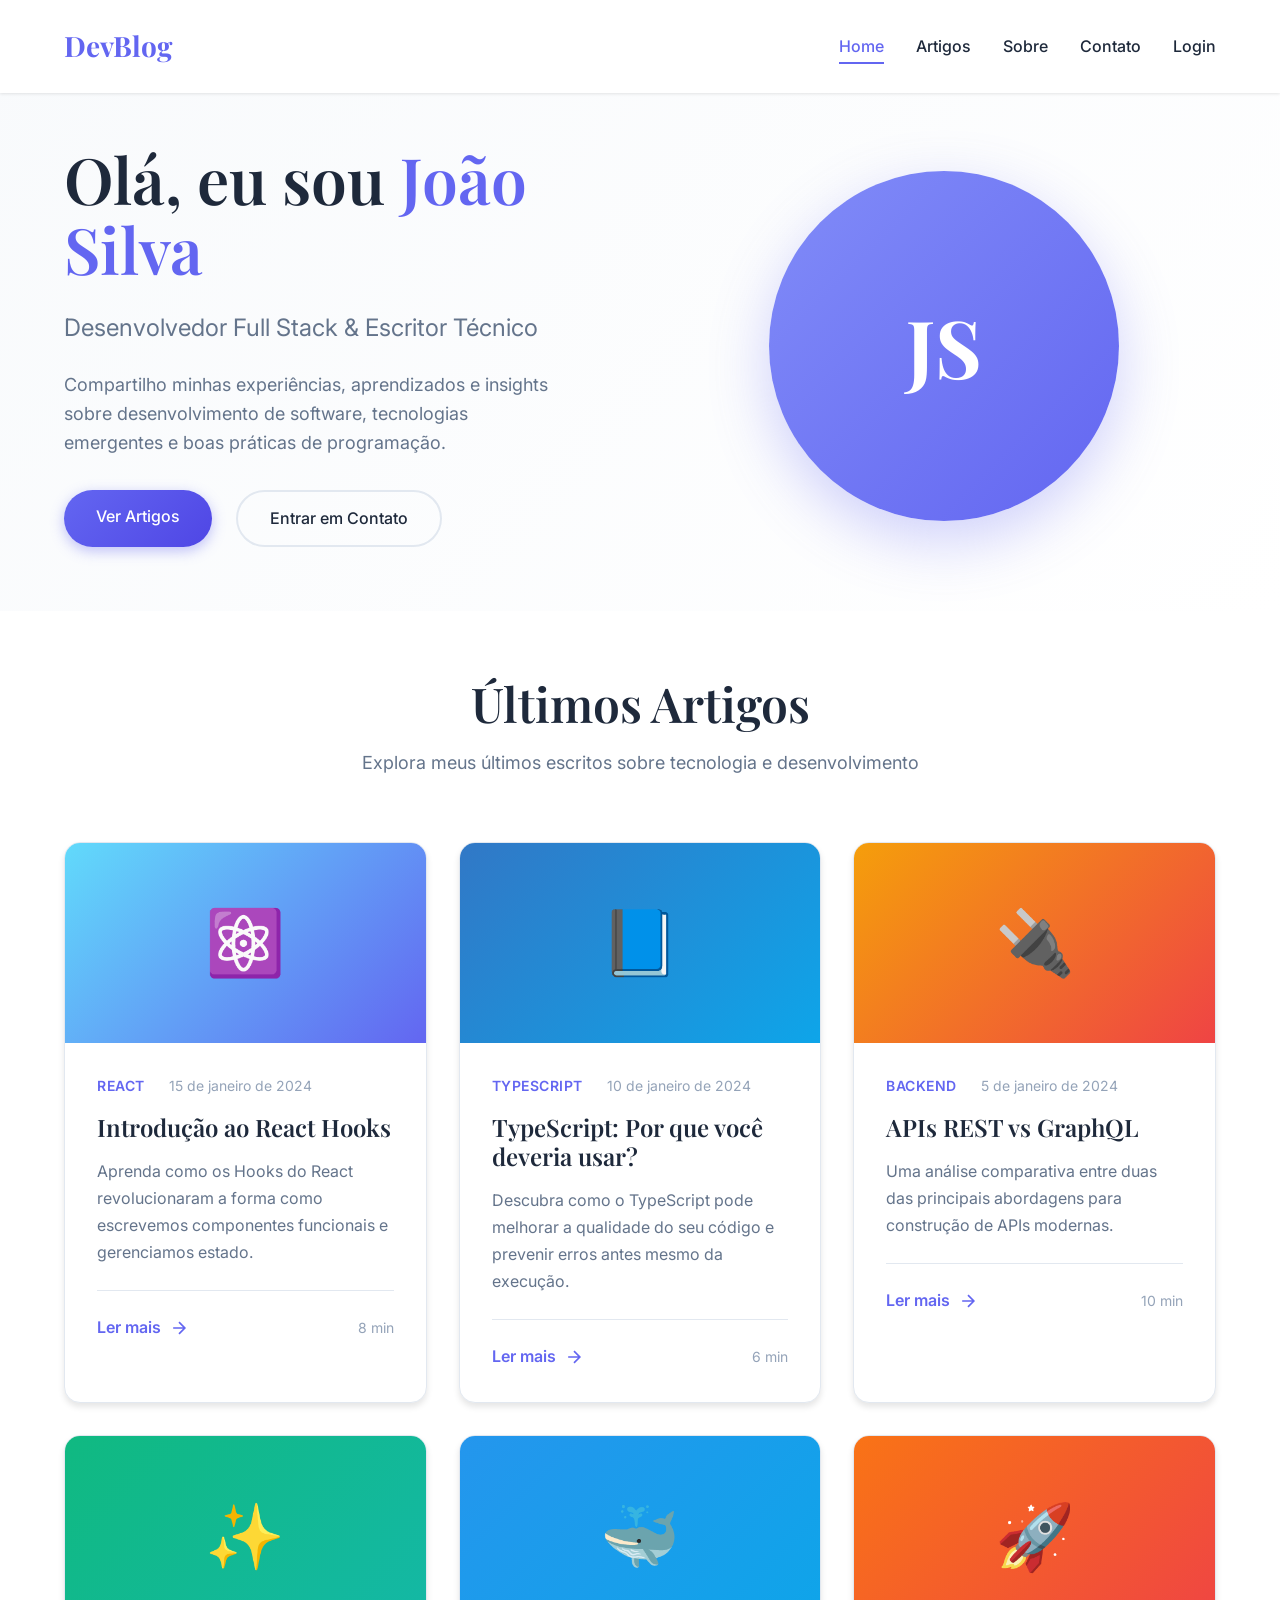
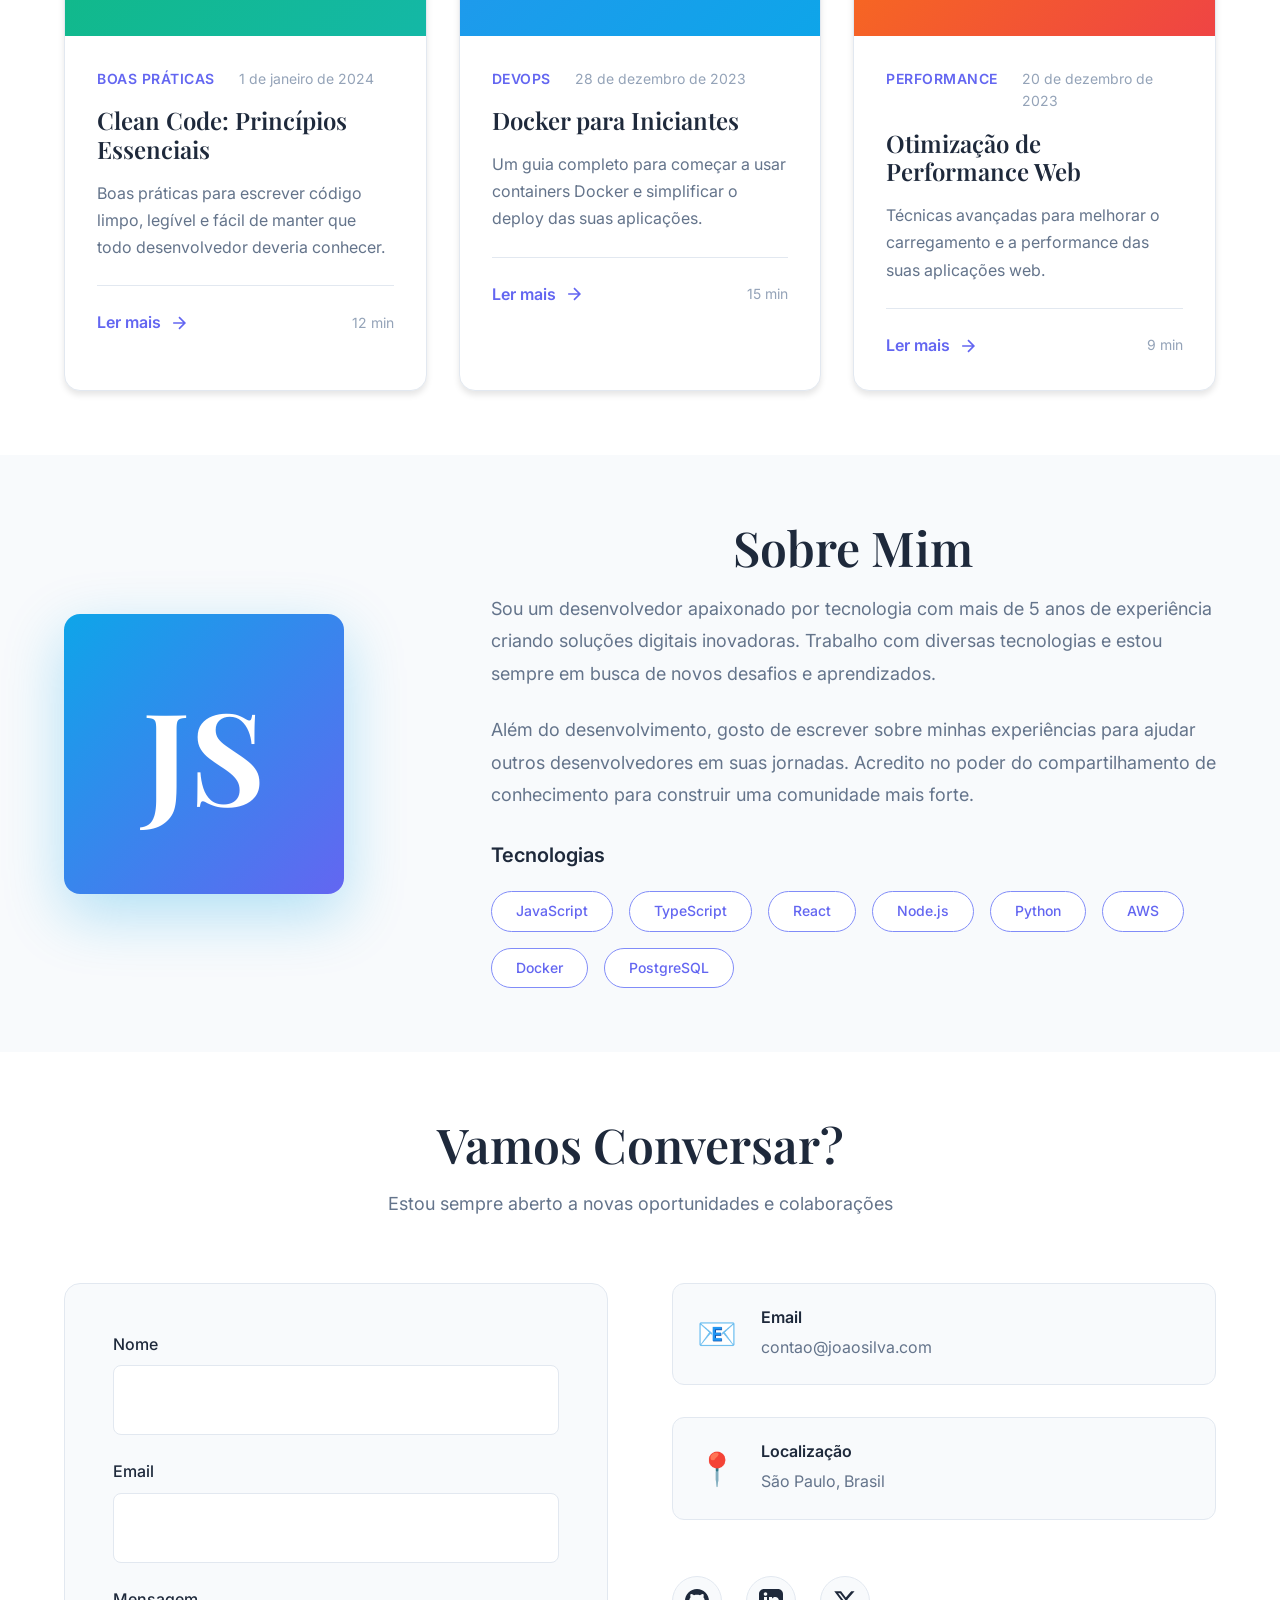
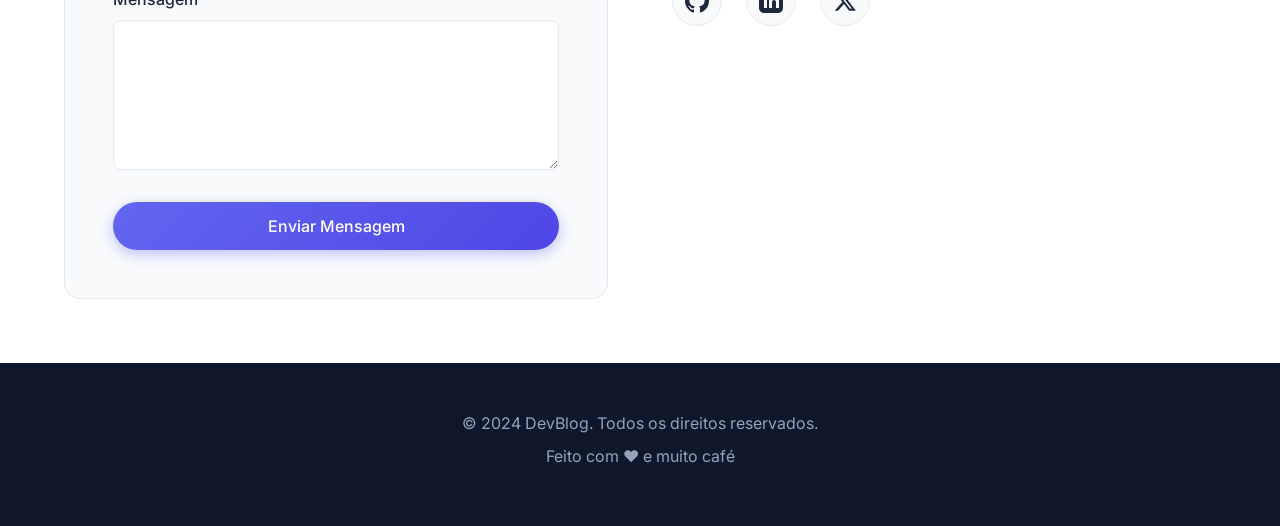
==== blog-site/index.html @ b5ebe3d1 "Add login page and dashboard functionality - Added comprehensive login page with form validation, pa" ====
<!DOCTYPE html>
<html lang="pt-BR">
<head>
    <meta charset="UTF-8">
    <meta name="viewport" content="width=device-width, initial-scale=1.0">
    <title>Meu Blog | Portfolio Pessoal</title>
    <link rel="stylesheet" href="css/style.css">
    <link rel="preconnect" href="https://fonts.googleapis.com">
    <link rel="preconnect" href="https://fonts.gstatic.com" crossorigin>
    <link href="https://fonts.googleapis.com/css2?family=Inter:wght@300;400;500;600;700&family=Playfair+Display:wght@400;500;600;700&display=swap" rel="stylesheet">
</head>
<body>
    <!-- Header -->
    <header class="header">
        <nav class="nav container">
            <a href="index.html" class="logo">
                <span class="logo-text">DevBlog</span>
            </a>
            <ul class="nav-menu" id="navMenu">
                <li><a href="index.html" class="nav-link active">Home</a></li>
                <li><a href="#articles" class="nav-link">Artigos</a></li>
                <li><a href="#about" class="nav-link">Sobre</a></li>
                <li><a href="#contact" class="nav-link">Contato</a></li>
                <li><a href="login.html" class="nav-link">Login</a></li>
            </ul>
            <button class="nav-toggle" id="navToggle" aria-label="Toggle menu">
                <span></span>
                <span></span>
                <span></span>
            </button>
        </nav>
    </header>

    <!-- Hero Section -->
    <section class="hero">
        <div class="container hero-content">
            <div class="hero-text">
                <h1 class="hero-title">Olá, eu sou <span class="highlight">João Silva</span></h1>
                <p class="hero-subtitle">Desenvolvedor Full Stack & Escritor Técnico</p>
                <p class="hero-description">
                    Compartilho minhas experiências, aprendizados e insights sobre desenvolvimento de software, 
                    tecnologias emergentes e boas práticas de programação.
                </p>
                <div class="hero-buttons">
                    <a href="#articles" class="btn btn-primary">Ver Artigos</a>
                    <a href="#contact" class="btn btn-secondary">Entrar em Contato</a>
                </div>
            </div>
            <div class="hero-image">
                <div class="hero-avatar">
                    <div class="avatar-placeholder">JS</div>
                </div>
            </div>
        </div>
    </section>

    <!-- Articles Section -->
    <section class="articles" id="articles">
        <div class="container">
            <h2 class="section-title">Últimos Artigos</h2>
            <p class="section-subtitle">Explora meus últimos escritos sobre tecnologia e desenvolvimento</p>
            
            <div class="articles-grid" id="articlesGrid">
                <!-- Articles will be loaded dynamically -->
            </div>
        </div>
    </section>

    <!-- About Section -->
    <section class="about" id="about">
        <div class="container about-content">
            <div class="about-image">
                <div class="about-avatar">
                    <div class="avatar-placeholder large">JS</div>
                </div>
            </div>
            <div class="about-text">
                <h2 class="section-title">Sobre Mim</h2>
                <p>
                    Sou um desenvolvedor apaixonado por tecnologia com mais de 5 anos de experiência 
                    criando soluções digitais inovadoras. Trabalho com diversas tecnologias e estou 
                    sempre em busca de novos desafios e aprendizados.
                </p>
                <p>
                    Além do desenvolvimento, gosto de escrever sobre minhas experiências para ajudar 
                    outros desenvolvedores em suas jornadas. Acredito no poder do compartilhamento 
                    de conhecimento para construir uma comunidade mais forte.
                </p>
                <div class="skills">
                    <h3>Tecnologias</h3>
                    <div class="skills-list">
                        <span class="skill-tag">JavaScript</span>
                        <span class="skill-tag">TypeScript</span>
                        <span class="skill-tag">React</span>
                        <span class="skill-tag">Node.js</span>
                        <span class="skill-tag">Python</span>
                        <span class="skill-tag">AWS</span>
                        <span class="skill-tag">Docker</span>
                        <span class="skill-tag">PostgreSQL</span>
                    </div>
                </div>
            </div>
        </div>
    </section>

    <!-- Contact Section -->
    <section class="contact" id="contact">
        <div class="container">
            <h2 class="section-title">Vamos Conversar?</h2>
            <p class="section-subtitle">Estou sempre aberto a novas oportunidades e colaborações</p>
            
            <div class="contact-content">
                <form class="contact-form" id="contactForm">
                    <div class="form-group">
                        <label for="name">Nome</label>
                        <input type="text" id="name" name="name" required>
                    </div>
                    <div class="form-group">
                        <label for="email">Email</label>
                        <input type="email" id="email" name="email" required>
                    </div>
                    <div class="form-group">
                        <label for="message">Mensagem</label>
                        <textarea id="message" name="message" rows="5" required></textarea>
                    </div>
                    <button type="submit" class="btn btn-primary btn-full">Enviar Mensagem</button>
                </form>
                
                <div class="contact-info">
                    <div class="contact-item">
                        <div class="contact-icon">📧</div>
                        <div>
                            <h4>Email</h4>
                            <p>contao@joaosilva.com</p>
                        </div>
                    </div>
                    <div class="contact-item">
                        <div class="contact-icon">📍</div>
                        <div>
                            <h4>Localização</h4>
                            <p>São Paulo, Brasil</p>
                        </div>
                    </div>
                    <div class="social-links">
                        <a href="#" class="social-link" aria-label="GitHub">
                            <svg width="24" height="24" viewBox="0 0 24 24" fill="currentColor">
                                <path d="M12 0c-6.626 0-12 5.373-12 12 0 5.302 3.438 9.8 8.207 11.387.599.111.793-.261.793-.577v-2.234c-3.338.726-4.033-1.416-4.033-1.416-.546-1.387-1.333-1.756-1.333-1.756-1.089-.745.083-.729.083-.729 1.205.084 1.839 1.237 1.839 1.237 1.07 1.834 2.807 1.304 3.492.997.107-.775.418-1.305.762-1.604-2.665-.305-5.467-1.334-5.467-5.931 0-1.311.469-2.381 1.236-3.221-.240-.601-.540-1.524.118-3.176 0 0 1.008-.322 3.301 1.23.957-.266 1.983-.399 3.003-.404 1.02.005 2.047.138 3.006.404 2.291-1.552 3.297-1.23 3.297-1.23.659 1.653.358 2.575.119 3.176.77.84 1.235 1.911 1.235 3.221 0 4.609-2.807 5.624-5.479 5.921.43.372.823 1.102.823 2.222v3.293c0 .319.192.694.801.576 4.765-1.589 8.199-6.086 8.199-11.386 0-6.627-5.373-12-12-12z"/>
                            </svg>
                        </a>
                        <a href="#" class="social-link" aria-label="LinkedIn">
                            <svg width="24" height="24" viewBox="0 0 24 24" fill="currentColor">
                                <path d="M19 0h-14c-2.761 0-5 2.239-5 5v14c0 2.761 2.239 5 5 5h14c2.762 0 5-2.239 5-5v-14c0-2.761-2.238-5-5-5zm-11 19h-3v-11h3v11zm-1.5-12.268c-.966 0-1.75-.79-1.75-1.764s.784-1.764 1.75-1.764 1.75.79 1.75 1.764-.783 1.764-1.75 1.764zm13.5 12.268h-3v-5.604c0-3.368-4-3.113-4 0v5.604h-3v-11h3v1.765c1.396-2.586 7-2.777 7 2.476v6.759z"/>
                            </svg>
                        </a>
                        <a href="#" class="social-link" aria-label="Twitter">
                            <svg width="24" height="24" viewBox="0 0 24 24" fill="currentColor">
                                <path d="M18.244 2.25h3.308l-7.227 8.26 8.502 11.24H16.17l-5.214-6.817L4.99 21.75H1.68l7.73-8.835L1.254 2.25H8.08l4.713 6.231zm-1.161 17.52h1.833L7.084 4.126H5.117z"/>
                            </svg>
                        </a>
                    </div>
                </div>
            </div>
        </div>
    </section>

    <!-- Footer -->
    <footer class="footer">
        <div class="container">
            <div class="footer-content">
                <p>&copy; 2024 DevBlog. Todos os direitos reservados.</p>
                <p>Feito com ❤️ e muito café</p>
            </div>
        </div>
    </footer>

    <script src="js/main.js"></script>
</body>
</html>
---- blog-site/css/style.css ----
/* ===================================
   CSS Variables & Reset
=================================== */
:root {
    --color-primary: #6366f1;
    --color-primary-dark: #4f46e5;
    --color-primary-light: #818cf8;
    --color-secondary: #0ea5e9;
    --color-accent: #f59e0b;
    
    --color-bg: #ffffff;
    --color-bg-alt: #f8fafc;
    --color-bg-dark: #0f172a;
    
    --color-text: #1e293b;
    --color-text-light: #64748b;
    --color-text-muted: #94a3b8;
    
    --color-border: #e2e8f0;
    --color-shadow: rgba(0, 0, 0, 0.1);
    
    --font-primary: 'Inter', -apple-system, BlinkMacSystemFont, 'Segoe UI', sans-serif;
    --font-display: 'Playfair Display', Georgia, serif;
    
    --spacing-xs: 0.5rem;
    --spacing-sm: 1rem;
    --spacing-md: 1.5rem;
    --spacing-lg: 2rem;
    --spacing-xl: 3rem;
    --spacing-2xl: 4rem;
    
    --radius-sm: 0.375rem;
    --radius-md: 0.5rem;
    --radius-lg: 0.75rem;
    --radius-xl: 1rem;
    --radius-full: 9999px;
    
    --transition: all 0.3s ease;
}

* {
    margin: 0;
    padding: 0;
    box-sizing: border-box;
}

html {
    scroll-behavior: smooth;
}

body {
    font-family: var(--font-primary);
    color: var(--color-text);
    background-color: var(--color-bg);
    line-height: 1.6;
    overflow-x: hidden;
}

.container {
    max-width: 1200px;
    margin: 0 auto;
    padding: 0 var(--spacing-md);
}

img {
    max-width: 100%;
    height: auto;
    display: block;
}

a {
    text-decoration: none;
    color: inherit;
    transition: var(--transition);
}

ul {
    list-style: none;
}

button {
    font-family: inherit;
    cursor: pointer;
    border: none;
    background: none;
}

/* ===================================
   Typography
=================================== */
h1, h2, h3, h4, h5, h6 {
    font-weight: 600;
    line-height: 1.2;
}

.section-title {
    font-family: var(--font-display);
    font-size: clamp(2rem, 5vw, 3rem);
    color: var(--color-text);
    margin-bottom: var(--spacing-sm);
    text-align: center;
}

.section-subtitle {
    font-size: 1.125rem;
    color: var(--color-text-light);
    text-align: center;
    max-width: 600px;
    margin: 0 auto var(--spacing-2xl);
}

.highlight {
    color: var(--color-primary);
    position: relative;
}

/* ===================================
   Buttons
=================================== */
.btn {
    display: inline-block;
    padding: 0.875rem 2rem;
    border-radius: var(--radius-full);
    font-weight: 500;
    font-size: 1rem;
    transition: var(--transition);
    text-align: center;
}

.btn-primary {
    background: linear-gradient(135deg, var(--color-primary), var(--color-primary-dark));
    color: white;
    box-shadow: 0 4px 14px rgba(99, 102, 241, 0.4);
}

.btn-primary:hover {
    transform: translateY(-2px);
    box-shadow: 0 6px 20px rgba(99, 102, 241, 0.5);
}

.btn-secondary {
    background: transparent;
    color: var(--color-text);
    border: 2px solid var(--color-border);
}

.btn-secondary:hover {
    border-color: var(--color-primary);
    color: var(--color-primary);
}

.btn-full {
    width: 100%;
}

/* ===================================
   Header & Navigation
=================================== */
.header {
    position: fixed;
    top: 0;
    left: 0;
    width: 100%;
    background: rgba(255, 255, 255, 0.95);
    backdrop-filter: blur(10px);
    z-index: 1000;
    box-shadow: 0 1px 3px var(--color-shadow);
}

.nav {
    display: flex;
    justify-content: space-between;
    align-items: center;
    padding: var(--spacing-md) var(--spacing-md);
    max-width: 1200px;
    margin: 0 auto;
}

.logo-text {
    font-family: var(--font-display);
    font-size: 1.75rem;
    font-weight: 700;
    color: var(--color-primary);
}

.nav-menu {
    display: flex;
    gap: var(--spacing-lg);
}

.nav-link {
    font-weight: 500;
    color: var(--color-text);
    position: relative;
    padding: var(--spacing-xs) 0;
}

.nav-link::after {
    content: '';
    position: absolute;
    bottom: 0;
    left: 0;
    width: 0;
    height: 2px;
    background: var(--color-primary);
    transition: var(--transition);
}

.nav-link:hover::after,
.nav-link.active::after {
    width: 100%;
}

.nav-link:hover,
.nav-link.active {
    color: var(--color-primary);
}

.nav-toggle {
    display: none;
    flex-direction: column;
    gap: 5px;
    padding: var(--spacing-xs);
}

.nav-toggle span {
    width: 25px;
    height: 3px;
    background: var(--color-text);
    border-radius: var(--radius-full);
    transition: var(--transition);
}

/* Mobile Menu */
@media (max-width: 768px) {
    .nav-toggle {
        display: flex;
    }

    .nav-menu {
        position: fixed;
        top: 70px;
        left: -100%;
        width: 100%;
        background: var(--color-bg);
        flex-direction: column;
        padding: var(--spacing-lg);
        gap: var(--spacing-md);
        box-shadow: 0 4px 6px var(--color-shadow);
        transition: var(--transition);
    }

    .nav-menu.active {
        left: 0;
    }

    .nav-link {
        display: block;
        padding: var(--spacing-sm);
    }
}

/* ===================================
   Hero Section
=================================== */
.hero {
    padding: calc(80px + var(--spacing-2xl)) 0 var(--spacing-2xl);
    background: linear-gradient(135deg, var(--color-bg-alt) 0%, var(--color-bg) 100%);
}

.hero-content {
    display: grid;
    grid-template-columns: 1fr 1fr;
    gap: var(--spacing-2xl);
    align-items: center;
}

.hero-title {
    font-family: var(--font-display);
    font-size: clamp(2.5rem, 6vw, 4rem);
    margin-bottom: var(--spacing-md);
    line-height: 1.1;
}

.hero-subtitle {
    font-size: 1.5rem;
    color: var(--color-text-light);
    margin-bottom: var(--spacing-md);
}

.hero-description {
    font-size: 1.125rem;
    color: var(--color-text-light);
    margin-bottom: var(--spacing-lg);
    max-width: 500px;
}

.hero-buttons {
    display: flex;
    gap: var(--spacing-md);
    flex-wrap: wrap;
}

.hero-image {
    display: flex;
    justify-content: center;
    align-items: center;
}

.hero-avatar {
    width: 350px;
    height: 350px;
    border-radius: 50%;
    background: linear-gradient(135deg, var(--color-primary-light), var(--color-primary));
    display: flex;
    justify-content: center;
    align-items: center;
    box-shadow: 0 20px 60px rgba(99, 102, 241, 0.3);
    animation: float 6s ease-in-out infinite;
}

@keyframes float {
    0%, 100% { transform: translateY(0); }
    50% { transform: translateY(-20px); }
}

.avatar-placeholder {
    font-family: var(--font-display);
    font-size: 5rem;
    font-weight: 700;
    color: white;
}

.avatar-placeholder.large {
    font-size: 8rem;
}

@media (max-width: 968px) {
    .hero-content {
        grid-template-columns: 1fr;
        text-align: center;
    }

    .hero-description {
        margin: 0 auto var(--spacing-lg);
    }

    .hero-buttons {
        justify-content: center;
    }

    .hero-image {
        order: -1;
    }

    .hero-avatar {
        width: 250px;
        height: 250px;
    }

    .avatar-placeholder {
        font-size: 3.5rem;
    }
}

/* ===================================
   Articles Section
=================================== */
.articles {
    padding: var(--spacing-2xl) 0;
    background: var(--color-bg);
}

.articles-grid {
    display: grid;
    grid-template-columns: repeat(auto-fit, minmax(320px, 1fr));
    gap: var(--spacing-lg);
}

.article-card {
    background: var(--color-bg);
    border-radius: var(--radius-xl);
    overflow: hidden;
    box-shadow: 0 4px 6px var(--color-shadow);
    transition: var(--transition);
    border: 1px solid var(--color-border);
}

.article-card:hover {
    transform: translateY(-8px);
    box-shadow: 0 12px 24px var(--color-shadow);
}

.article-image {
    width: 100%;
    height: 200px;
    background: linear-gradient(135deg, var(--color-primary-light), var(--color-secondary));
    display: flex;
    justify-content: center;
    align-items: center;
    font-size: 4rem;
}

.article-content {
    padding: var(--spacing-lg);
}

.article-meta {
    display: flex;
    gap: var(--spacing-md);
    margin-bottom: var(--spacing-sm);
    font-size: 0.875rem;
    color: var(--color-text-muted);
}

.article-category {
    color: var(--color-primary);
    font-weight: 600;
    text-transform: uppercase;
    letter-spacing: 0.5px;
}

.article-title {
    font-family: var(--font-display);
    font-size: 1.5rem;
    margin-bottom: var(--spacing-sm);
    color: var(--color-text);
}

.article-excerpt {
    color: var(--color-text-light);
    margin-bottom: var(--spacing-md);
    line-height: 1.7;
}

.article-footer {
    display: flex;
    justify-content: space-between;
    align-items: center;
    padding-top: var(--spacing-md);
    border-top: 1px solid var(--color-border);
}

.read-more {
    color: var(--color-primary);
    font-weight: 600;
    display: flex;
    align-items: center;
    gap: var(--spacing-xs);
}

.read-more:hover {
    gap: var(--spacing-sm);
}

.article-date {
    font-size: 0.875rem;
    color: var(--color-text-muted);
}

/* ===================================
   About Section
=================================== */
.about {
    padding: var(--spacing-2xl) 0;
    background: var(--color-bg-alt);
}

.about-content {
    display: grid;
    grid-template-columns: 1fr 2fr;
    gap: var(--spacing-2xl);
    align-items: center;
}

.about-avatar {
    width: 280px;
    height: 280px;
    border-radius: var(--radius-xl);
    background: linear-gradient(135deg, var(--color-secondary), var(--color-primary));
    display: flex;
    justify-content: center;
    align-items: center;
    box-shadow: 0 20px 60px rgba(14, 165, 233, 0.3);
}

.about-text p {
    margin-bottom: var(--spacing-md);
    color: var(--color-text-light);
    font-size: 1.125rem;
    line-height: 1.8;
}

.skills {
    margin-top: var(--spacing-lg);
}

.skills h3 {
    font-size: 1.25rem;
    margin-bottom: var(--spacing-md);
    color: var(--color-text);
}

.skills-list {
    display: flex;
    flex-wrap: wrap;
    gap: var(--spacing-sm);
}

.skill-tag {
    background: var(--color-bg);
    color: var(--color-primary);
    padding: var(--spacing-xs) var(--spacing-md);
    border-radius: var(--radius-full);
    font-size: 0.875rem;
    font-weight: 500;
    border: 1px solid var(--color-primary-light);
    transition: var(--transition);
}

.skill-tag:hover {
    background: var(--color-primary);
    color: white;
}

@media (max-width: 768px) {
    .about-content {
        grid-template-columns: 1fr;
        text-align: center;
    }

    .about-avatar {
        margin: 0 auto;
        width: 220px;
        height: 220px;
    }

    .skills-list {
        justify-content: center;
    }
}

/* ===================================
   Contact Section
=================================== */
.contact {
    padding: var(--spacing-2xl) 0;
    background: var(--color-bg);
}

.contact-content {
    display: grid;
    grid-template-columns: 1fr 1fr;
    gap: var(--spacing-2xl);
    margin-top: var(--spacing-xl);
}

.contact-form {
    background: var(--color-bg-alt);
    padding: var(--spacing-xl);
    border-radius: var(--radius-xl);
    border: 1px solid var(--color-border);
}

.form-group {
    margin-bottom: var(--spacing-md);
}

.form-group label {
    display: block;
    margin-bottom: var(--spacing-xs);
    font-weight: 500;
    color: var(--color-text);
}

.form-group input,
.form-group textarea {
    width: 100%;
    padding: var(--spacing-md);
    border: 1px solid var(--color-border);
    border-radius: var(--radius-md);
    font-family: inherit;
    font-size: 1rem;
    transition: var(--transition);
    background: var(--color-bg);
}

.form-group input:focus,
.form-group textarea:focus {
    outline: none;
    border-color: var(--color-primary);
    box-shadow: 0 0 0 3px rgba(99, 102, 241, 0.1);
}

.form-group textarea {
    resize: vertical;
    min-height: 120px;
}

.contact-info {
    display: flex;
    flex-direction: column;
    gap: var(--spacing-lg);
}

.contact-item {
    display: flex;
    align-items: center;
    gap: var(--spacing-md);
    padding: var(--spacing-md);
    background: var(--color-bg-alt);
    border-radius: var(--radius-lg);
    border: 1px solid var(--color-border);
}

.contact-icon {
    font-size: 2rem;
}

.contact-item h4 {
    font-size: 1rem;
    margin-bottom: var(--spacing-xs);
    color: var(--color-text);
}

.contact-item p {
    color: var(--color-text-light);
}

.social-links {
    display: flex;
    gap: var(--spacing-md);
    margin-top: var(--spacing-md);
}

.social-link {
    width: 50px;
    height: 50px;
    display: flex;
    justify-content: center;
    align-items: center;
    background: var(--color-bg-alt);
    border: 1px solid var(--color-border);
    border-radius: var(--radius-full);
    color: var(--color-text);
    transition: var(--transition);
}

.social-link:hover {
    background: var(--color-primary);
    color: white;
    border-color: var(--color-primary);
    transform: translateY(-3px);
}

@media (max-width: 768px) {
    .contact-content {
        grid-template-columns: 1fr;
    }
}

/* ===================================
   Footer
=================================== */
.footer {
    background: var(--color-bg-dark);
    color: white;
    padding: var(--spacing-xl) 0;
}

.footer-content {
    text-align: center;
}

.footer-content p {
    margin-bottom: var(--spacing-xs);
    color: var(--color-text-muted);
}

/* ===================================
   Animations
=================================== */
@keyframes fadeInUp {
    from {
        opacity: 0;
        transform: translateY(30px);
    }
    to {
        opacity: 1;
        transform: translateY(0);
    }
}

.fade-in-up {
    animation: fadeInUp 0.6s ease forwards;
}

/* ===================================
   Scrollbar Customization
=================================== */
::-webkit-scrollbar {
    width: 10px;
}

::-webkit-scrollbar-track {
    background: var(--color-bg-alt);
}

::-webkit-scrollbar-thumb {
    background: var(--color-primary-light);
    border-radius: var(--radius-full);
}

::-webkit-scrollbar-thumb:hover {
    background: var(--color-primary);
}

/* ===================================
   Login Page Styles
=================================== */
.login-page {
    min-height: 100vh;
    display: flex;
    align-items: center;
    justify-content: center;
    padding: var(--spacing-lg);
    background: linear-gradient(135deg, var(--color-bg-alt) 0%, var(--color-bg) 100%);
    position: relative;
}

.theme-toggle {
    position: fixed;
    top: var(--spacing-lg);
    right: var(--spacing-lg);
    width: 50px;
    height: 50px;
    border-radius: var(--radius-full);
    background: var(--color-bg);
    border: 1px solid var(--color-border);
    display: flex;
    align-items: center;
    justify-content: center;
    cursor: pointer;
    transition: var(--transition);
    box-shadow: 0 4px 14px var(--color-shadow);
    z-index: 1001;
}

.theme-toggle:hover {
    transform: scale(1.1);
    box-shadow: 0 6px 20px var(--color-shadow);
}

.theme-toggle .moon-icon {
    display: block;
}

.theme-toggle .sun-icon {
    display: none;
}

.dark-mode .theme-toggle .moon-icon {
    display: none;
}

.dark-mode .theme-toggle .sun-icon {
    display: block;
}

.login-container {
    width: 100%;
    max-width: 450px;
}

.login-card {
    background: var(--color-bg);
    border-radius: var(--radius-xl);
    padding: var(--spacing-2xl);
    box-shadow: 0 20px 60px rgba(0, 0, 0, 0.1);
    border: 1px solid var(--color-border);
}

.login-logo {
    display: inline-block;
    margin-bottom: var(--spacing-lg);
}

.login-title {
    font-family: var(--font-display);
    font-size: 2rem;
    color: var(--color-text);
    margin-bottom: var(--spacing-xs);
}

.login-subtitle {
    color: var(--color-text-light);
    margin-bottom: var(--spacing-xl);
}

.login-form {
    margin-bottom: var(--spacing-lg);
}

.toggle-password {
    position: absolute;
    right: var(--spacing-md);
    top: 50%;
    transform: translateY(-50%);
    background: none;
    border: none;
    cursor: pointer;
    color: var(--color-text-muted);
    transition: var(--transition);
}

.toggle-password:hover {
    color: var(--color-primary);
}

.form-group {
    position: relative;
}

.form-options {
    display: flex;
    justify-content: space-between;
    align-items: center;
    margin-bottom: var(--spacing-lg);
    font-size: 0.875rem;
}

.checkbox-label {
    display: flex;
    align-items: center;
    gap: var(--spacing-xs);
    cursor: pointer;
    color: var(--color-text-light);
}

.checkbox-label input[type="checkbox"] {
    width: 18px;
    height: 18px;
    cursor: pointer;
    accent-color: var(--color-primary);
}

.forgot-password {
    color: var(--color-primary);
    font-weight: 500;
    transition: var(--transition);
}

.forgot-password:hover {
    color: var(--color-primary-dark);
}

.login-btn {
    position: relative;
    overflow: hidden;
}

.spinner {
    width: 20px;
    height: 20px;
    border: 2px solid rgba(255, 255, 255, 0.3);
    border-top-color: white;
    border-radius: 50%;
    animation: spin 0.8s linear infinite;
}

@keyframes spin {
    to { transform: rotate(360deg); }
}

.login-divider {
    position: relative;
    text-align: center;
    margin: var(--spacing-lg) 0;
}

.login-divider::before {
    content: '';
    position: absolute;
    top: 50%;
    left: 0;
    right: 0;
    height: 1px;
    background: var(--color-border);
}

.login-divider span {
    position: relative;
    background: var(--color-bg);
    padding: 0 var(--spacing-md);
    color: var(--color-text-muted);
    font-size: 0.875rem;
}

.social-login {
    display: flex;
    gap: var(--spacing-md);
    margin-bottom: var(--spacing-lg);
}

.social-btn {
    flex: 1;
    display: flex;
    align-items: center;
    justify-content: center;
    gap: var(--spacing-sm);
    padding: var(--spacing-md);
    background: var(--color-bg);
    border: 1px solid var(--color-border);
    border-radius: var(--radius-md);
    font-weight: 500;
    color: var(--color-text);
    cursor: pointer;
    transition: var(--transition);
}

.social-btn:hover {
    background: var(--color-bg-alt);
    border-color: var(--color-primary);
    transform: translateY(-2px);
}

.login-footer {
    text-align: center;
    color: var(--color-text-light);
    font-size: 0.9375rem;
}

.login-footer a {
    color: var(--color-primary);
    font-weight: 600;
}

.login-footer a:hover {
    text-decoration: underline;
}

.login-success {
    flex-direction: column;
    align-items: center;
    justify-content: center;
    text-align: center;
    padding: var(--spacing-2xl);
}

.success-icon {
    width: 80px;
    height: 80px;
    border-radius: 50%;
    background: linear-gradient(135deg, #10b981, #059669);
    color: white;
    font-size: 3rem;
    display: flex;
    align-items: center;
    justify-content: center;
    margin-bottom: var(--spacing-lg);
    animation: scaleIn 0.5s ease;
}

@keyframes scaleIn {
    from {
        transform: scale(0);
        opacity: 0;
    }
    to {
        transform: scale(1);
        opacity: 1;
    }
}

.login-success h2 {
    font-family: var(--font-display);
    font-size: 1.75rem;
    color: var(--color-text);
    margin-bottom: var(--spacing-sm);
}

.login-success p {
    color: var(--color-text-light);
}

/* Dark Mode */
.dark-mode {
    --color-bg: #0f172a;
    --color-bg-alt: #1e293b;
    --color-text: #f1f5f9;
    --color-text-light: #94a3b8;
    --color-text-muted: #64748b;
    --color-border: #334155;
    --color-shadow: rgba(0, 0, 0, 0.3);
}

.dark-mode .login-card {
    box-shadow: 0 20px 60px rgba(0, 0, 0, 0.4);
}

/* ===================================
   Dashboard Page Styles
=================================== */
.dashboard-page {
    background: var(--color-bg-alt);
}

.dashboard-header {
    background: var(--color-bg);
    box-shadow: 0 1px 3px var(--color-shadow);
}

.dashboard-main {
    padding: calc(80px + var(--spacing-xl)) 0 var(--spacing-2xl);
}

.welcome-section {
    display: flex;
    justify-content: space-between;
    align-items: center;
    margin-bottom: var(--spacing-2xl);
    gap: var(--spacing-lg);
}

.welcome-title {
    font-family: var(--font-display);
    font-size: clamp(1.75rem, 4vw, 2.5rem);
    color: var(--color-text);
    margin-bottom: var(--spacing-xs);
}

.welcome-subtitle {
    color: var(--color-text-light);
    max-width: 600px;
}

/* Stats Grid */
.stats-grid {
    display: grid;
    grid-template-columns: repeat(auto-fit, minmax(250px, 1fr));
    gap: var(--spacing-lg);
    margin-bottom: var(--spacing-2xl);
}

.stat-card {
    background: var(--color-bg);
    border-radius: var(--radius-xl);
    padding: var(--spacing-lg);
    display: flex;
    align-items: center;
    gap: var(--spacing-md);
    box-shadow: 0 4px 6px var(--color-shadow);
    border: 1px solid var(--color-border);
    transition: var(--transition);
    opacity: 0;
}

.stat-card.fade-in-up {
    opacity: 1;
}

.stat-card:hover {
    transform: translateY(-4px);
    box-shadow: 0 8px 16px var(--color-shadow);
}

.stat-icon {
    width: 60px;
    height: 60px;
    border-radius: var(--radius-lg);
    display: flex;
    align-items: center;
    justify-content: center;
    flex-shrink: 0;
}

.stat-icon.views {
    background: linear-gradient(135deg, #6366f1, #4f46e5);
    color: white;
}

.stat-icon.articles {
    background: linear-gradient(135deg, #10b981, #059669);
    color: white;
}

.stat-icon.comments {
    background: linear-gradient(135deg, #f59e0b, #d97706);
    color: white;
}

.stat-icon.followers {
    background: linear-gradient(135deg, #ec4899, #db2777);
    color: white;
}

.stat-info {
    flex: 1;
}

.stat-value {
    display: block;
    font-size: 1.75rem;
    font-weight: 700;
    color: var(--color-text);
    line-height: 1.2;
}

.stat-label {
    font-size: 0.875rem;
    color: var(--color-text-muted);
}

.stat-change {
    font-size: 0.75rem;
    font-weight: 600;
    padding: var(--spacing-xs) var(--spacing-sm);
    border-radius: var(--radius-full);
}

.stat-change.positive {
    background: rgba(16, 185, 129, 0.1);
    color: #10b981;
}

/* Dashboard Section */
.dashboard-section {
    background: var(--color-bg);
    border-radius: var(--radius-xl);
    padding: var(--spacing-xl);
    margin-bottom: var(--spacing-xl);
    box-shadow: 0 4px 6px var(--color-shadow);
    border: 1px solid var(--color-border);
}

.section-header {
    display: flex;
    justify-content: space-between;
    align-items: center;
    margin-bottom: var(--spacing-lg);
}

.section-actions {
    display: flex;
    gap: var(--spacing-md);
}

/* Articles Table */
.articles-table {
    overflow-x: auto;
}

.articles-table table {
    width: 100%;
    border-collapse: collapse;
}

.articles-table th {
    text-align: left;
    padding: var(--spacing-md);
    font-size: 0.875rem;
    font-weight: 600;
    color: var(--color-text-muted);
    text-transform: uppercase;
    letter-spacing: 0.5px;
    border-bottom: 1px solid var(--color-border);
}

.articles-table td {
    padding: var(--spacing-md);
    vertical-align: middle;
    border-bottom: 1px solid var(--color-border);
}

.articles-table tr:last-child td {
    border-bottom: none;
}

.article-cell {
    display: flex;
    align-items: center;
    gap: var(--spacing-sm);
}

.article-emoji {
    font-size: 1.5rem;
}

.article-title-cell {
    font-weight: 500;
    color: var(--color-text);
}

.badge {
    display: inline-block;
    padding: var(--spacing-xs) var(--spacing-sm);
    border-radius: var(--radius-full);
    font-size: 0.75rem;
    font-weight: 600;
    text-transform: uppercase;
    letter-spacing: 0.5px;
}

.badge-react {
    background: rgba(99, 102, 241, 0.1);
    color: #6366f1;
}

.badge-typescript {
    background: rgba(49, 120, 198, 0.1);
    color: #3178c6;
}

.badge-backend {
    background: rgba(245, 158, 11, 0.1);
    color: #f59e0b;
}

.badge-practices {
    background: rgba(16, 185, 129, 0.1);
    color: #10b981;
}

.badge-devops {
    background: rgba(14, 165, 233, 0.1);
    color: #0ea5e9;
}

.status-badge {
    display: inline-block;
    padding: var(--spacing-xs) var(--spacing-sm);
    border-radius: var(--radius-full);
    font-size: 0.75rem;
    font-weight: 600;
}

.status-badge.published {
    background: rgba(16, 185, 129, 0.1);
    color: #10b981;
}

.status-badge.draft {
    background: rgba(148, 163, 184, 0.1);
    color: #94a3b8;
}

.action-buttons {
    display: flex;
    gap: var(--spacing-xs);
}

.action-btn {
    width: 36px;
    height: 36px;
    border-radius: var(--radius-md);
    border: 1px solid var(--color-border);
    background: var(--color-bg);
    display: flex;
    align-items: center;
    justify-content: center;
    cursor: pointer;
    transition: var(--transition);
    color: var(--color-text-muted);
}

.action-btn:hover {
    border-color: var(--color-primary);
    color: var(--color-primary);
    transform: translateY(-2px);
}

.action-btn.edit:hover {
    background: rgba(99, 102, 241, 0.1);
}

.action-btn.view:hover {
    background: rgba(16, 185, 129, 0.1);
}

/* Settings Grid */
.settings-grid {
    display: grid;
    grid-template-columns: repeat(auto-fit, minmax(250px, 1fr));
    gap: var(--spacing-lg);
}

.setting-card {
    background: var(--color-bg-alt);
    border-radius: var(--radius-lg);
    padding: var(--spacing-lg);
    border: 1px solid var(--color-border);
    transition: var(--transition);
}

.setting-card:hover {
    border-color: var(--color-primary);
    transform: translateY(-2px);
}

.setting-icon {
    width: 50px;
    height: 50px;
    border-radius: var(--radius-md);
    background: linear-gradient(135deg, var(--color-primary-light), var(--color-primary));
    display: flex;
    align-items: center;
    justify-content: center;
    color: white;
    margin-bottom: var(--spacing-md);
}

.setting-card h3 {
    font-size: 1.125rem;
    color: var(--color-text);
    margin-bottom: var(--spacing-xs);
}

.setting-card p {
    font-size: 0.875rem;
    color: var(--color-text-light);
    margin-bottom: var(--spacing-md);
    line-height: 1.6;
}

.btn-sm {
    padding: 0.5rem 1rem;
    font-size: 0.875rem;
}

/* User Menu */
.user-menu {
    position: relative;
    display: flex;
    align-items: center;
}

.user-btn {
    display: flex;
    align-items: center;
    gap: var(--spacing-sm);
    padding: var(--spacing-xs) var(--spacing-md);
    background: var(--color-bg-alt);
    border: 1px solid var(--color-border);
    border-radius: var(--radius-full);
    cursor: pointer;
    transition: var(--transition);
}

.user-btn:hover {
    border-color: var(--color-primary);
}

.user-avatar {
    width: 36px;
    height: 36px;
    border-radius: 50%;
    background: linear-gradient(135deg, var(--color-primary), var(--color-primary-dark));
    display: flex;
    align-items: center;
    justify-content: center;
    color: white;
    font-weight: 600;
    font-size: 0.875rem;
}

.user-name {
    font-weight: 500;
    color: var(--color-text);
}

.dropdown-menu {
    position: absolute;
    top: calc(100% + var(--spacing-sm));
    right: 0;
    min-width: 220px;
    background: var(--color-bg);
    border-radius: var(--radius-lg);
    box-shadow: 0 10px 40px var(--color-shadow);
    border: 1px solid var(--color-border);
    padding: var(--spacing-sm);
    opacity: 0;
    visibility: hidden;
    transform: translateY(-10px);
    transition: var(--transition);
    z-index: 1000;
}

.dropdown-menu.active {
    opacity: 1;
    visibility: visible;
    transform: translateY(0);
}

.dropdown-item {
    display: flex;
    align-items: center;
    gap: var(--spacing-sm);
    padding: var(--spacing-sm) var(--spacing-md);
    border-radius: var(--radius-md);
    color: var(--color-text);
    transition: var(--transition);
}

.dropdown-item:hover {
    background: var(--color-bg-alt);
}

.dropdown-item.logout {
    color: #ef4444;
}

.dropdown-item.logout:hover {
    background: rgba(239, 68, 68, 0.1);
}

.dropdown-divider {
    border: none;
    border-top: 1px solid var(--color-border);
    margin: var(--spacing-sm) 0;
}

/* Modal */
.modal {
    position: fixed;
    top: 0;
    left: 0;
    width: 100%;
    height: 100%;
    display: flex;
    align-items: center;
    justify-content: center;
    z-index: 2000;
    opacity: 0;
    visibility: hidden;
    transition: var(--transition);
}

.modal.active {
    opacity: 1;
    visibility: visible;
}

.modal-overlay {
    position: absolute;
    top: 0;
    left: 0;
    width: 100%;
    height: 100%;
    background: rgba(0, 0, 0, 0.5);
    backdrop-filter: blur(4px);
}

.modal-content {
    position: relative;
    background: var(--color-bg);
    border-radius: var(--radius-xl);
    padding: var(--spacing-xl);
    max-width: 600px;
    width: 90%;
    max-height: 90vh;
    overflow-y: auto;
    transform: translateY(-20px);
    transition: var(--transition);
}

.modal.active .modal-content {
    transform: translateY(0);
}

.modal-header {
    display: flex;
    justify-content: space-between;
    align-items: center;
    margin-bottom: var(--spacing-xl);
}

.modal-header h2 {
    font-family: var(--font-display);
    font-size: 1.75rem;
    color: var(--color-text);
}

.modal-close {
    width: 40px;
    height: 40px;
    border-radius: var(--radius-full);
    border: 1px solid var(--color-border);
    background: var(--color-bg-alt);
    display: flex;
    align-items: center;
    justify-content: center;
    cursor: pointer;
    transition: var(--transition);
    color: var(--color-text-muted);
}

.modal-close:hover {
    background: #ef4444;
    color: white;
    border-color: #ef4444;
}

.modal-form {
    display: flex;
    flex-direction: column;
    gap: var(--spacing-md);
}

.modal-actions {
    display: flex;
    gap: var(--spacing-md);
    justify-content: flex-end;
    margin-top: var(--spacing-md);
}

/* Responsive */
@media (max-width: 768px) {
    .welcome-section {
        flex-direction: column;
        text-align: center;
    }

    .welcome-subtitle {
        margin: 0 auto;
    }

    .stats-grid {
        grid-template-columns: 1fr;
    }

    .section-header {
        flex-direction: column;
        gap: var(--spacing-md);
        align-items: flex-start;
    }

    .user-name {
        display: none;
    }

    .settings-grid {
        grid-template-columns: 1fr;
    }
}
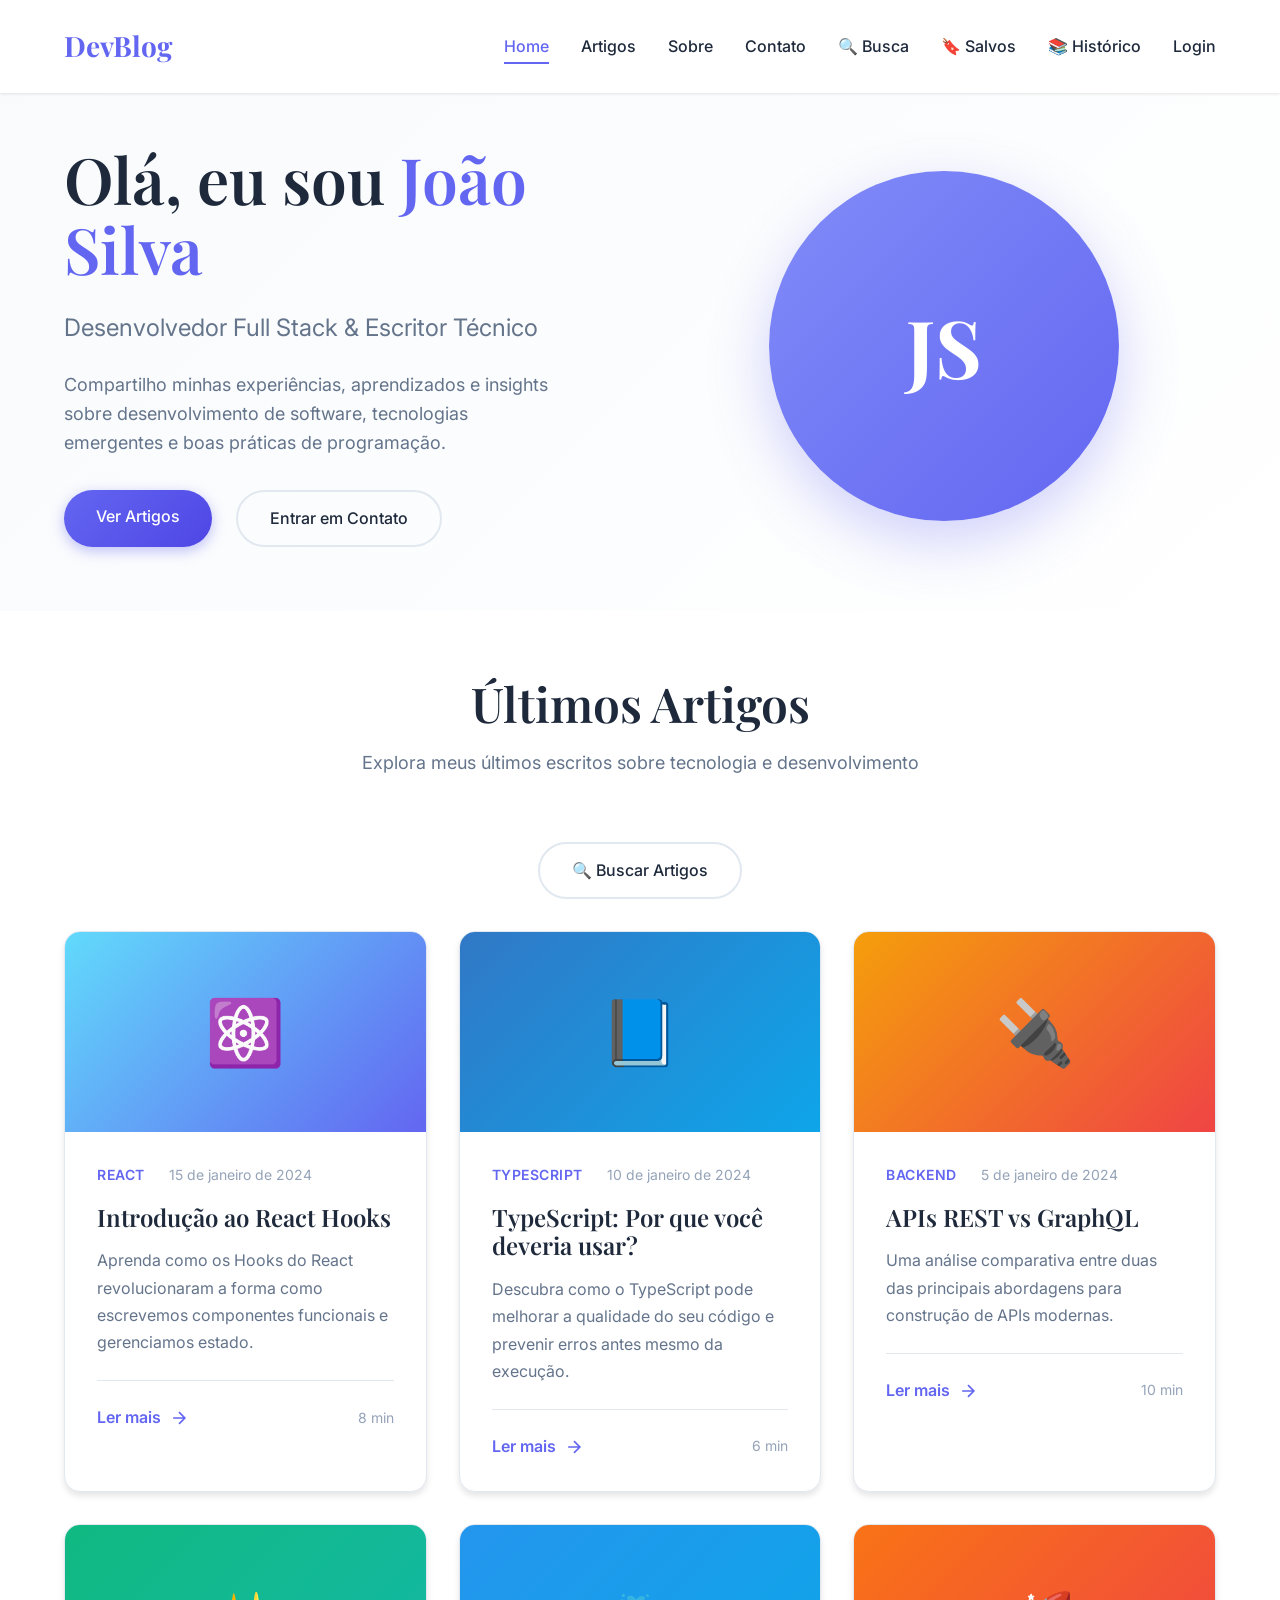
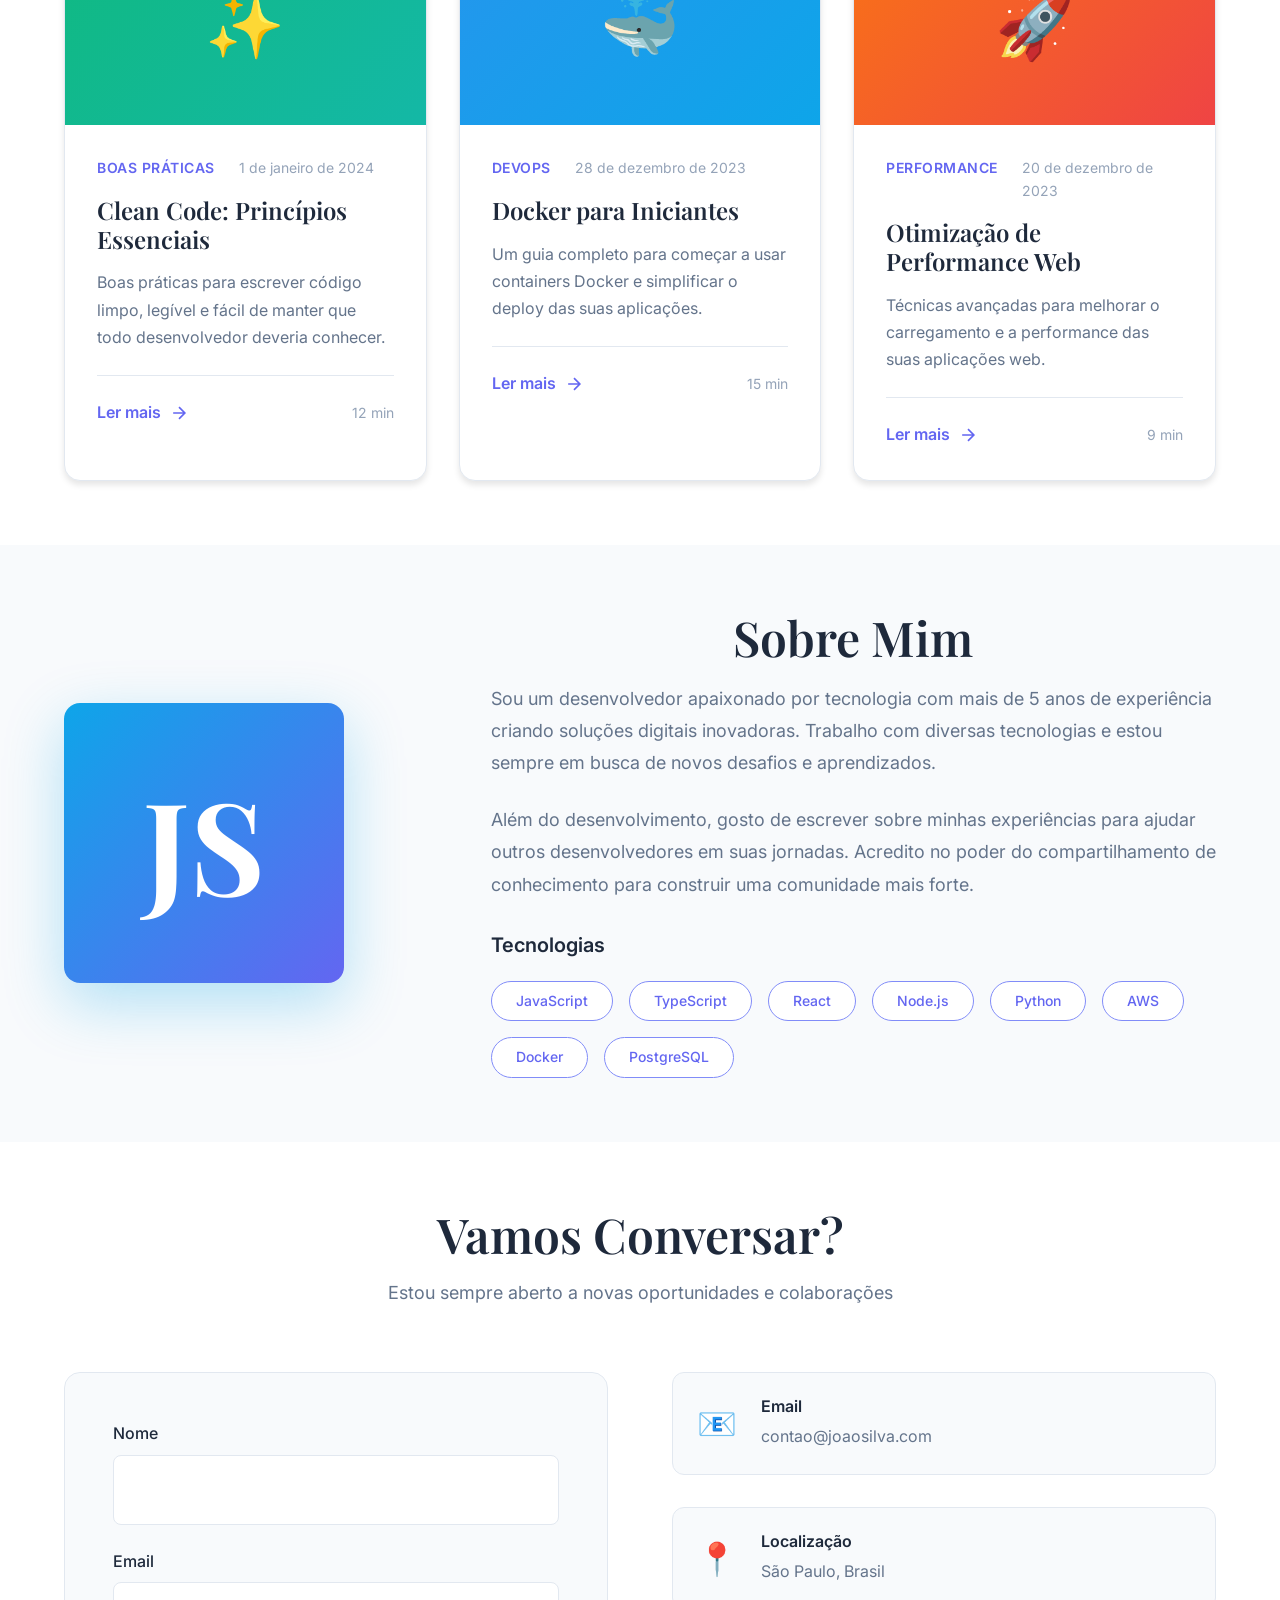
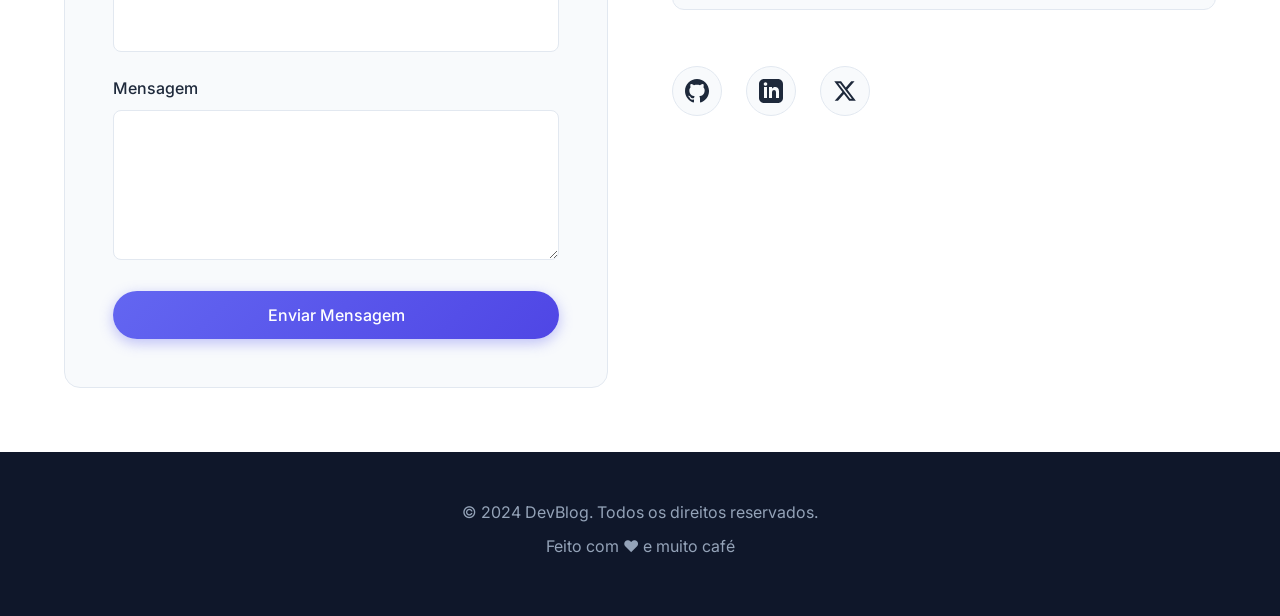
==== commit 9c560c65: "Implementação completa do blog portfolio com sistema de monetização e funcionalidades avançadas * Ke" ====
--- a/blog-site/index.html
+++ b/blog-site/index.html
@@ -8,6 +8,9 @@
     <link rel="preconnect" href="https://fonts.googleapis.com">
     <link rel="preconnect" href="https://fonts.gstatic.com" crossorigin>
     <link href="https://fonts.googleapis.com/css2?family=Inter:wght@300;400;500;600;700&family=Playfair+Display:wght@400;500;600;700&display=swap" rel="stylesheet">
+    <link rel="manifest" href="manifest.json">
+    <meta name="theme-color" content="#6366f1">
+    <meta name="description" content="Blog pessoal sobre desenvolvimento de software e tecnologia">
 </head>
 <body>
     <!-- Header -->
@@ -21,6 +24,9 @@
                 <li><a href="#articles" class="nav-link">Artigos</a></li>
                 <li><a href="#about" class="nav-link">Sobre</a></li>
                 <li><a href="#contact" class="nav-link">Contato</a></li>
+                <li><a href="search.html" class="nav-link">🔍 Busca</a></li>
+                <li><a href="bookmarks.html" class="nav-link">🔖 Salvos</a></li>
+                <li><a href="history.html" class="nav-link">📚 Histórico</a></li>
                 <li><a href="login.html" class="nav-link">Login</a></li>
             </ul>
             <button class="nav-toggle" id="navToggle" aria-label="Toggle menu">
@@ -59,6 +65,12 @@
         <div class="container">
             <h2 class="section-title">Últimos Artigos</h2>
             <p class="section-subtitle">Explora meus últimos escritos sobre tecnologia e desenvolvimento</p>
+            
+            <div style="text-align: center; margin-bottom: 2rem;">
+                <a href="search.html" class="btn btn-secondary" style="display: inline-flex; align-items: center; gap: 0.5rem;">
+                    🔍 Buscar Artigos
+                </a>
+            </div>
             
             <div class="articles-grid" id="articlesGrid">
                 <!-- Articles will be loaded dynamically -->
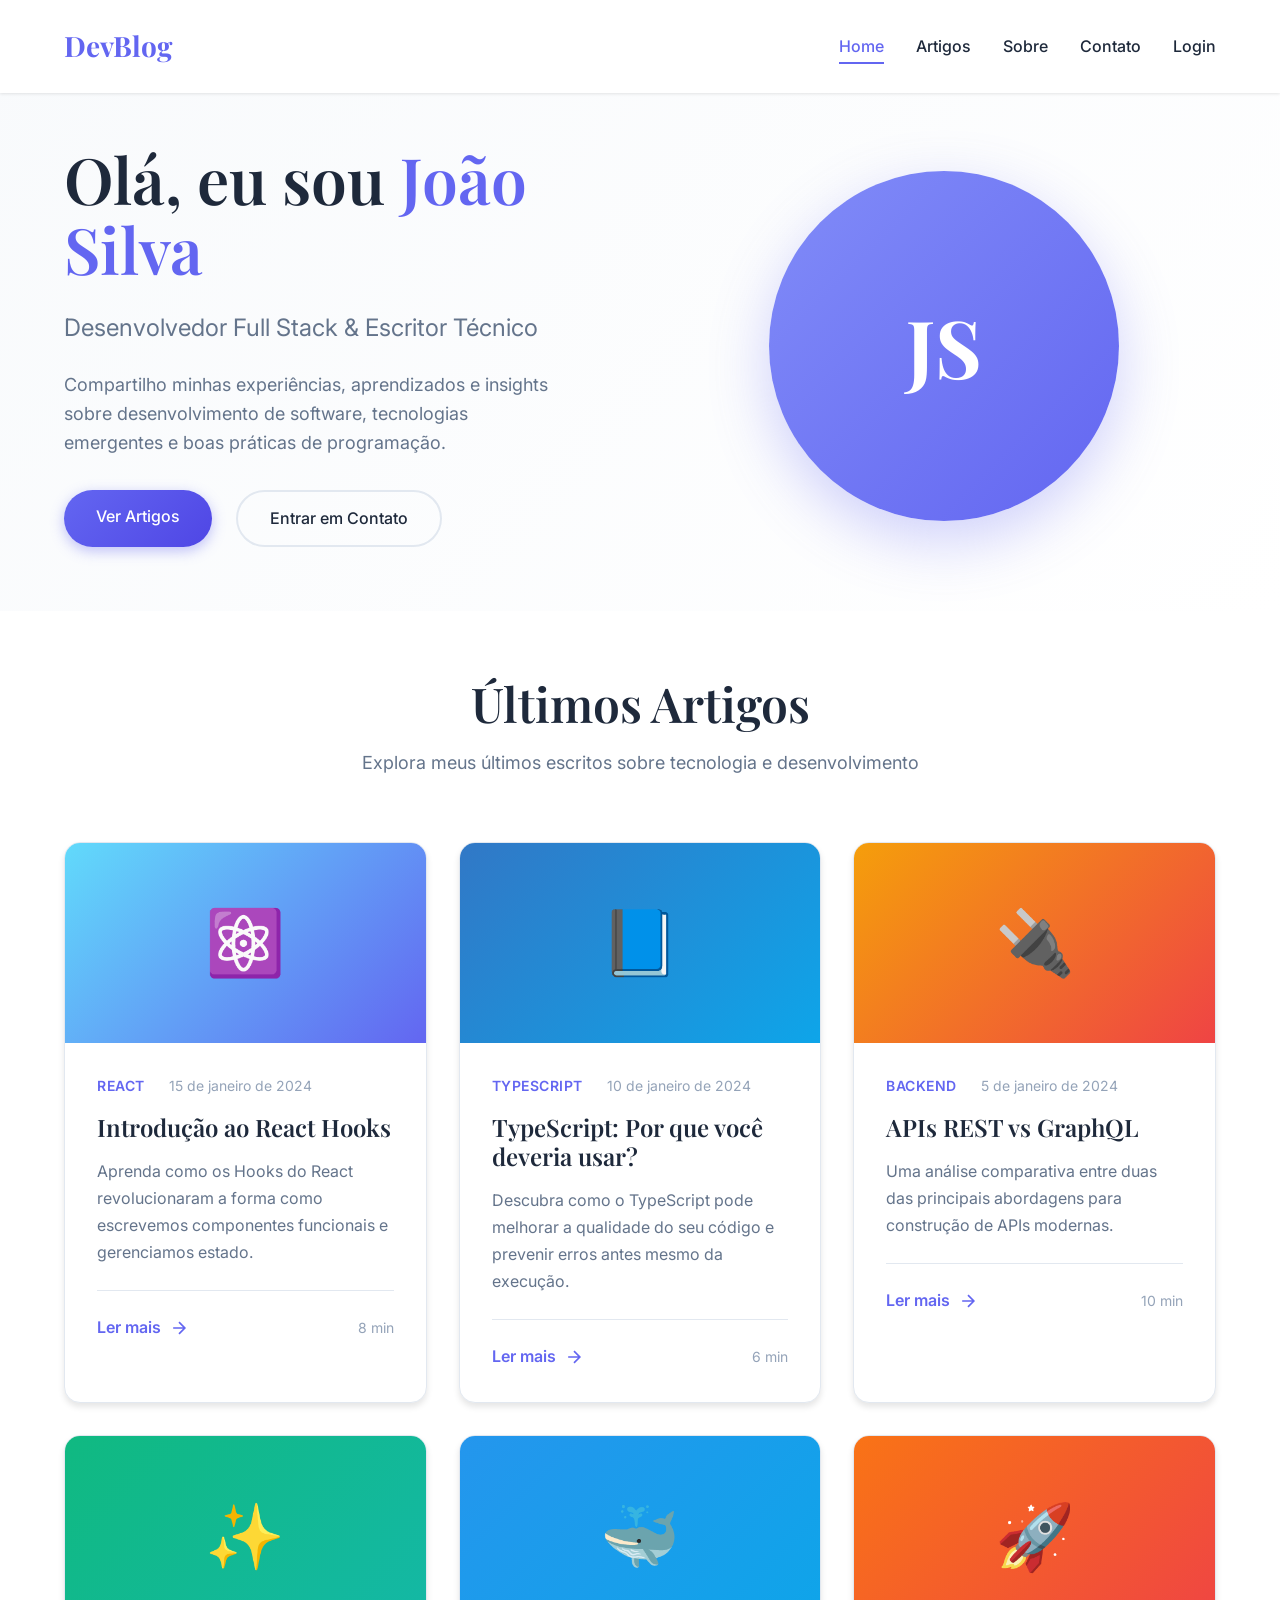
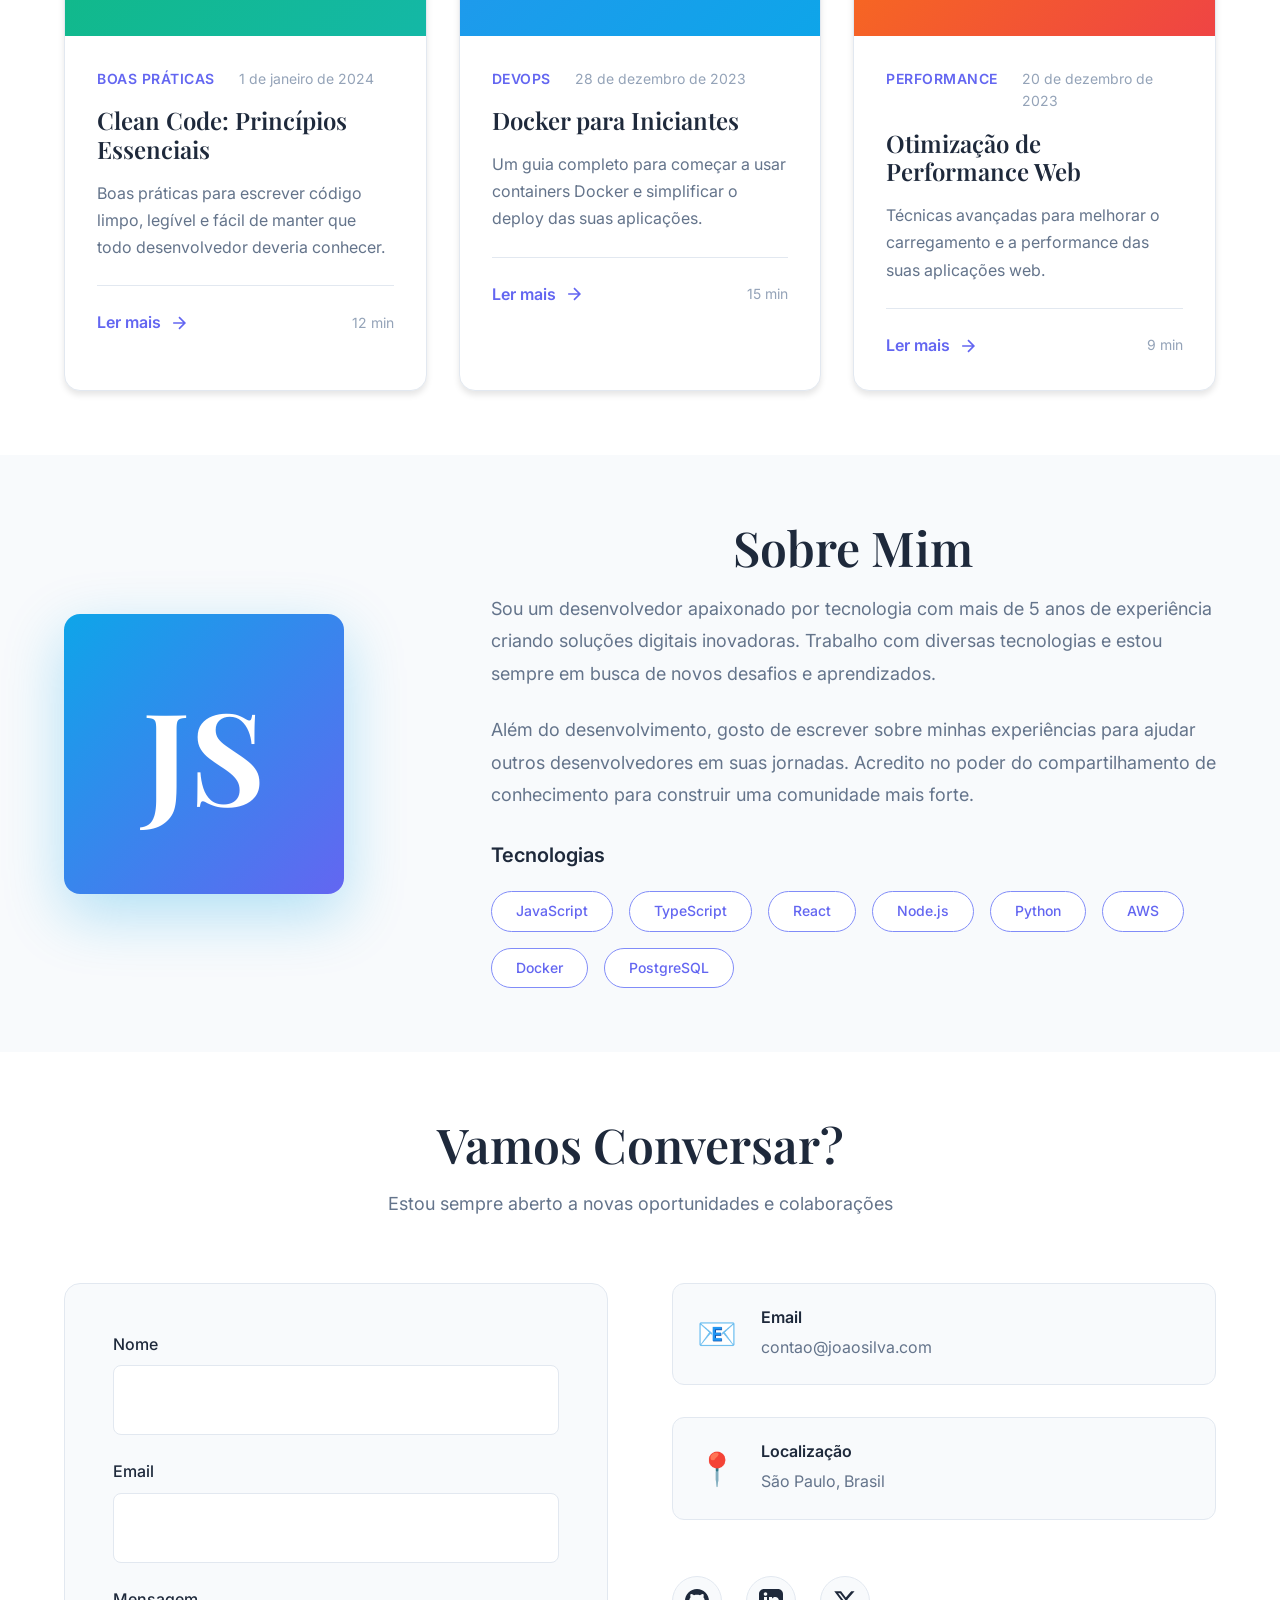
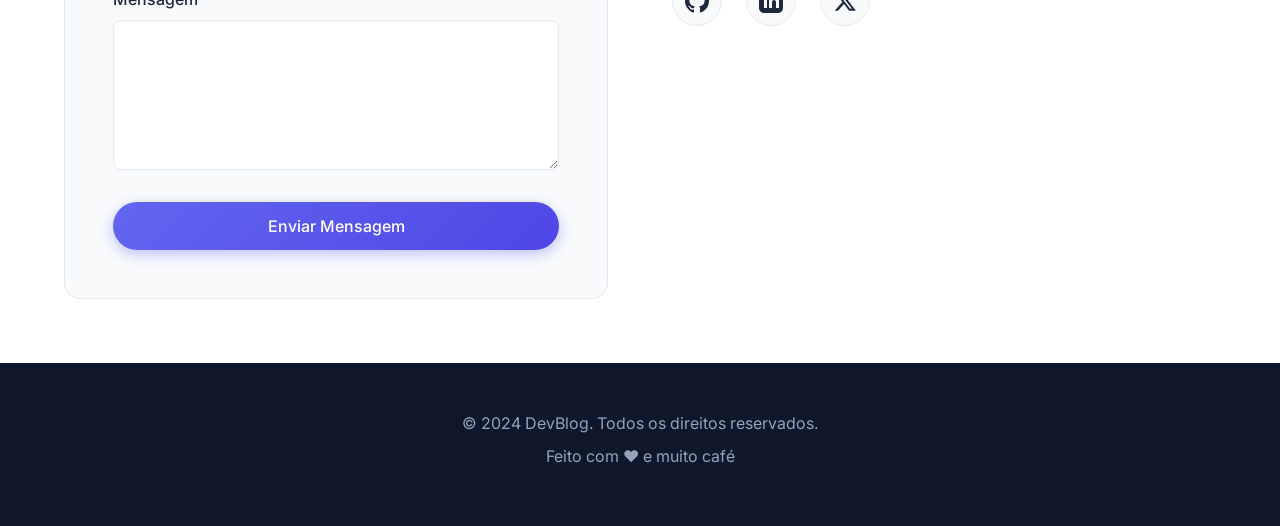
==== commit 34925646: "Merge branch 'main' into blog-pessoal-e-portfolio-1b0e5" ====
--- a/blog-site/index.html
+++ b/blog-site/index.html
@@ -24,9 +24,6 @@
                 <li><a href="#articles" class="nav-link">Artigos</a></li>
                 <li><a href="#about" class="nav-link">Sobre</a></li>
                 <li><a href="#contact" class="nav-link">Contato</a></li>
-                <li><a href="search.html" class="nav-link">🔍 Busca</a></li>
-                <li><a href="bookmarks.html" class="nav-link">🔖 Salvos</a></li>
-                <li><a href="history.html" class="nav-link">📚 Histórico</a></li>
                 <li><a href="login.html" class="nav-link">Login</a></li>
             </ul>
             <button class="nav-toggle" id="navToggle" aria-label="Toggle menu">
@@ -65,12 +62,6 @@
         <div class="container">
             <h2 class="section-title">Últimos Artigos</h2>
             <p class="section-subtitle">Explora meus últimos escritos sobre tecnologia e desenvolvimento</p>
-            
-            <div style="text-align: center; margin-bottom: 2rem;">
-                <a href="search.html" class="btn btn-secondary" style="display: inline-flex; align-items: center; gap: 0.5rem;">
-                    🔍 Buscar Artigos
-                </a>
-            </div>
             
             <div class="articles-grid" id="articlesGrid">
                 <!-- Articles will be loaded dynamically -->
